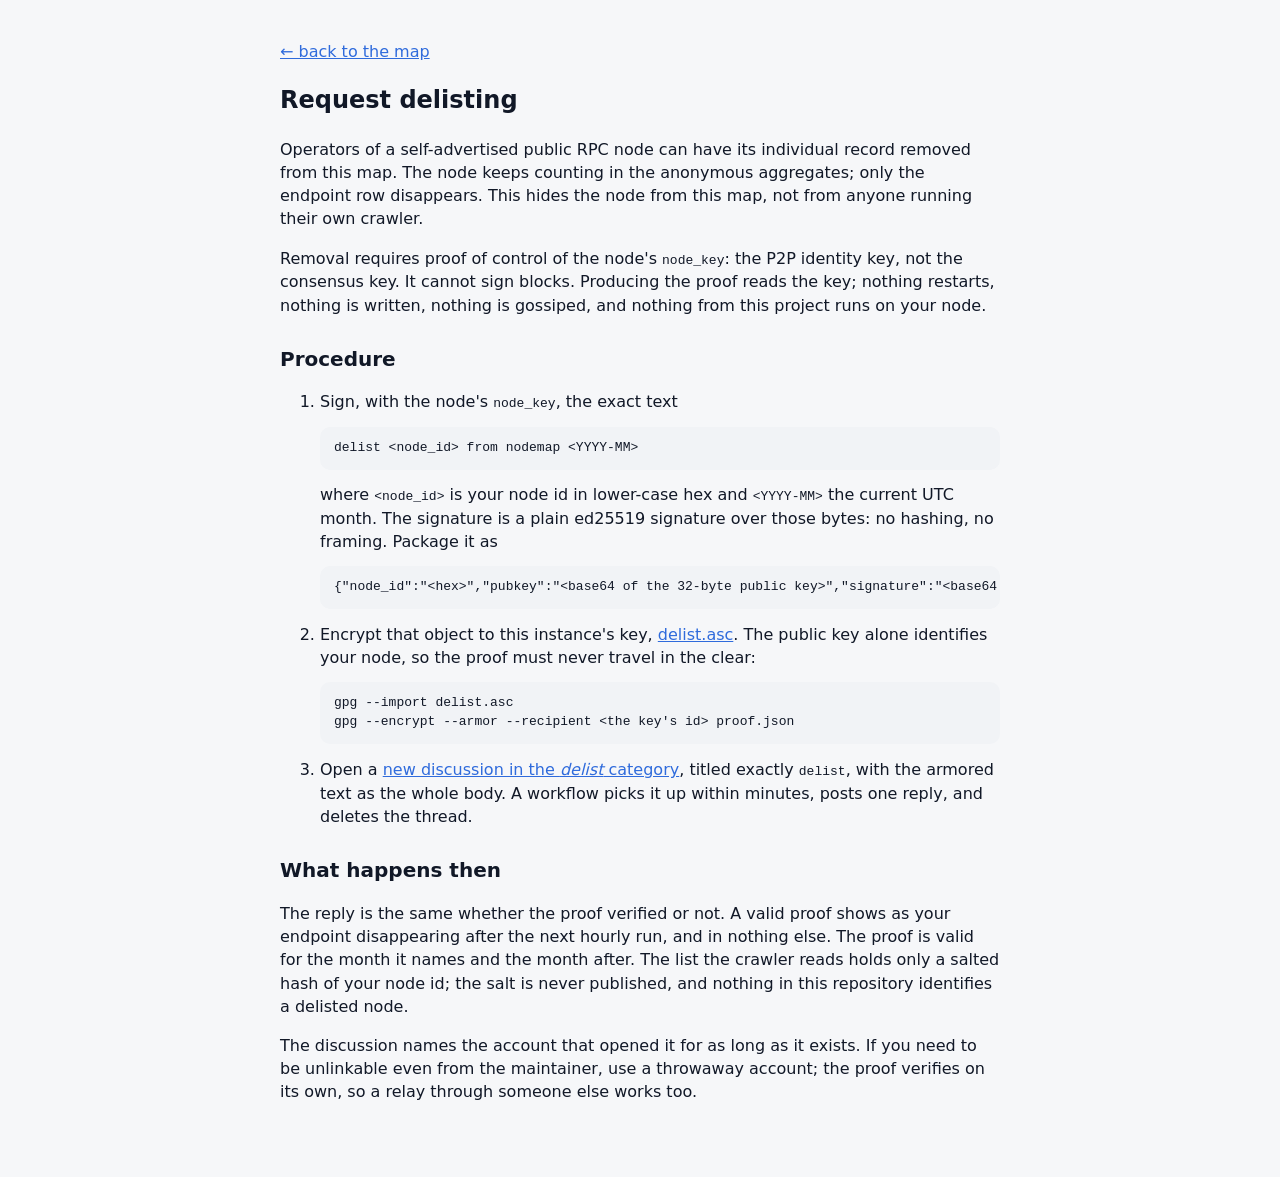
==== site/delist.html @ ec545926 "feat: the map, the delisting page, and the atlas mapping" ====
<!doctype html>
<html lang="en">
<head>
  <meta charset="utf-8">
  <meta name="viewport" content="width=device-width, initial-scale=1">
  <title>nodemap · request delisting</title>
  <link rel="stylesheet" href="style.css">
  <style>
    .doc { max-width: 760px; margin: 0 auto; padding: 24px 20px 60px; }
    .doc pre { background: #f1f3f6; padding: 12px 14px; border-radius: 10px; overflow-x: auto; font-size: 13px; }
    .doc ol li { margin-bottom: 14px; }
    .doc h2 { font-size: 20px; margin-top: 28px; }
  </style>
</head>
<body>
  <article class="doc">
    <p><a href="./">← back to the map</a></p>
    <h1>Request delisting</h1>
    <p>Operators of a self-advertised public RPC node can have its individual record removed from this map. The node
      keeps counting in the anonymous aggregates; only the endpoint row disappears. This hides the node from this map,
      not from anyone running their own crawler.</p>
    <p>Removal requires proof of control of the node's <code>node_key</code>: the P2P identity key, not the consensus
      key. It cannot sign blocks. Producing the proof reads the key; nothing restarts, nothing is written, nothing is
      gossiped, and nothing from this project runs on your node.</p>

    <h2>Procedure</h2>
    <ol>
      <li>
        Sign, with the node's <code>node_key</code>, the exact text
        <pre>delist &lt;node_id&gt; from nodemap &lt;YYYY-MM&gt;</pre>
        where <code>&lt;node_id&gt;</code> is your node id in lower-case hex and <code>&lt;YYYY-MM&gt;</code> the
        current UTC month. The signature is a plain ed25519 signature over those bytes: no hashing, no framing.
        Package it as
        <pre>{"node_id":"&lt;hex&gt;","pubkey":"&lt;base64 of the 32-byte public key&gt;","signature":"&lt;base64 of the 64-byte signature&gt;"}</pre>
      </li>
      <li>
        Encrypt that object to this instance's key, <a href="delist.asc">delist.asc</a>. The public key alone
        identifies your node, so the proof must never travel in the clear:
        <pre>gpg --import delist.asc
gpg --encrypt --armor --recipient &lt;the key's id&gt; proof.json</pre>
      </li>
      <li>
        Open a <a href="https://github.com/ny4rl4th0t3p/nodemap-ui/discussions/new?category=delist">new discussion in
        the <em>delist</em> category</a>, titled exactly <code>delist</code>, with the armored text as the whole body.
        A workflow picks it up within minutes, posts one reply, and deletes the thread.
      </li>
    </ol>

    <h2>What happens then</h2>
    <p>The reply is the same whether the proof verified or not. A valid proof shows as your endpoint disappearing after
      the next hourly run, and in nothing else. The proof is valid for the month it names and the month after. The list
      the crawler reads holds only a salted hash of your node id; the salt is never published, and nothing in this
      repository identifies a delisted node.</p>
    <p>The discussion names the account that opened it for as long as it exists. If you need to be unlinkable even from
      the maintainer, use a throwaway account; the proof verifies on its own, so a relay through someone else works
      too.</p>
  </article>
</body>
</html>
---- site/style.css ----
:root {
  --bg: #f6f7f9;
  --card: #ffffff;
  --line: #e5e7eb;
  --text: #111827;
  --muted: #6b7280;
  --blue: #2f6bdc;
  --blue-soft: #dbe6fb;
  --green: #1a9c6b;
  --amber: #b45309;
  --amber-soft: #fdecc8;
  --red: #b91c1c;
  --radius: 14px;
  font-family: "Inter", system-ui, -apple-system, "Segoe UI", sans-serif;
}

* { box-sizing: border-box; }
body { margin: 0; background: var(--bg); color: var(--text); line-height: 1.45; }
a { color: var(--blue); }

.top, main, .empty { max-width: 960px; margin: 0 auto; padding: 0 20px; }
.top { padding-top: 24px; }
.brand { display: flex; align-items: center; gap: 10px; }
.brand h1 { margin: 0; font-size: 26px; letter-spacing: -0.01em; }
.mark { color: var(--blue); font-size: 22px; }
.tagline { margin: 4px 0 14px; color: var(--muted); }
.chain { width: 100%; font: inherit; padding: 10px 12px; border: 1px solid var(--line); border-radius: 10px; background: var(--card); }

.badge { font-size: 12px; padding: 3px 10px; border-radius: 999px; white-space: nowrap; }
.badge-blue { background: var(--blue-soft); color: var(--blue); }
.badge-amber { background: var(--amber-soft); color: var(--amber); }
.note { font-size: 12px; color: var(--muted); white-space: nowrap; }

.tiles { display: grid; grid-template-columns: repeat(4, 1fr); gap: 16px; margin: 24px 0 20px; }
.tile { display: flex; flex-direction: column; gap: 2px; }
.tile .label { color: var(--muted); font-size: 14px; }
.tile strong { font-size: 30px; font-weight: 600; letter-spacing: -0.02em; }
.tile .sub { font-size: 13px; color: var(--muted); }
.tile .sub.up { color: var(--green); }
.tile .sub.warn { color: var(--amber); }
.tile .sub.bad { color: var(--red); }
.tile .sub.tip { text-decoration: underline dotted currentColor; text-underline-offset: 3px; cursor: help; width: fit-content; }

.card { background: var(--card); border: 1px solid var(--line); border-radius: var(--radius); padding: 20px 22px; margin-bottom: 16px; }
.card-head { display: flex; justify-content: space-between; align-items: flex-start; gap: 12px; margin-bottom: 14px; }
.card-head h2 { margin: 0; font-size: 18px; }
.card-head p { margin: 2px 0 0; color: var(--muted); font-size: 14px; }
.two { display: grid; grid-template-columns: 1fr 1fr; gap: 16px; }

.map-wrap { overflow-x: auto; }
#map { width: 100%; height: auto; display: block; }
#map path { stroke: #ffffff; stroke-width: 0.5; }
#map path:hover { stroke: var(--text); }
.legend { display: flex; align-items: center; gap: 10px; font-size: 12px; color: var(--muted); margin-top: 10px; }
.legend-bar { flex: 0 0 300px; height: 10px; border-radius: 5px; background: linear-gradient(90deg, #e8eefb, #1e40af); }

.bars { list-style: none; margin: 0; padding: 0; }
.bars li { display: grid; grid-template-columns: 130px 1fr 96px; align-items: center; gap: 12px; padding: 7px 0; font-size: 15px; }
.bars li > span:first-child { white-space: nowrap; overflow: hidden; text-overflow: ellipsis; }
.bars .track { display: block; height: 9px; background: #eef1f5; border-radius: 5px; overflow: hidden; }
.bars .fill { display: block; height: 100%; border-radius: 5px; }
.bars.blue .fill { background: var(--blue); }
.bars.green .fill { background: var(--green); }
.bars .value { text-align: right; color: var(--muted); font-variant-numeric: tabular-nums; }
.callout { margin: 10px 0 0; padding-top: 10px; border-top: 1px solid var(--line); color: var(--amber); font-size: 14px; }

#adoption svg { width: 100%; height: auto; display: block; }
#adoption .axis { stroke: var(--line); }
#adoption text { font-size: 11px; fill: var(--muted); }
#adoption .area { fill: var(--blue-soft); }
#adoption .line { fill: none; stroke: var(--blue); stroke-width: 2; }
.gathering { color: var(--muted); font-size: 14px; padding: 30px 0; text-align: center; }

.endpoints { width: 100%; border-collapse: collapse; font-size: 14px; }
.endpoints th { text-align: left; color: var(--muted); font-weight: 500; padding: 8px 0; border-bottom: 1px solid var(--line); }
.endpoints td { padding: 9px 0; border-bottom: 1px solid #f0f2f5; }
.endpoints td:first-child { font-family: ui-monospace, SFMono-Regular, Menlo, monospace; font-size: 13px; }
.endpoints .tip { text-decoration: underline dotted var(--muted); text-underline-offset: 3px; cursor: help; }
.endpoints .live { color: var(--green); }
.endpoints .down { color: var(--muted); }
.card-foot { display: flex; justify-content: space-between; flex-wrap: wrap; gap: 8px; margin-top: 14px; padding-top: 12px; border-top: 1px solid var(--line); color: var(--muted); font-size: 13px; }
.delist { margin-left: auto; }

.empty { text-align: center; padding: 80px 20px; color: var(--muted); }
.empty h2 { color: var(--text); }

@media (max-width: 720px) {
  .tiles { grid-template-columns: repeat(2, 1fr); }
  .two { grid-template-columns: 1fr; }
  .bars li { grid-template-columns: 100px 1fr 48px; }
}
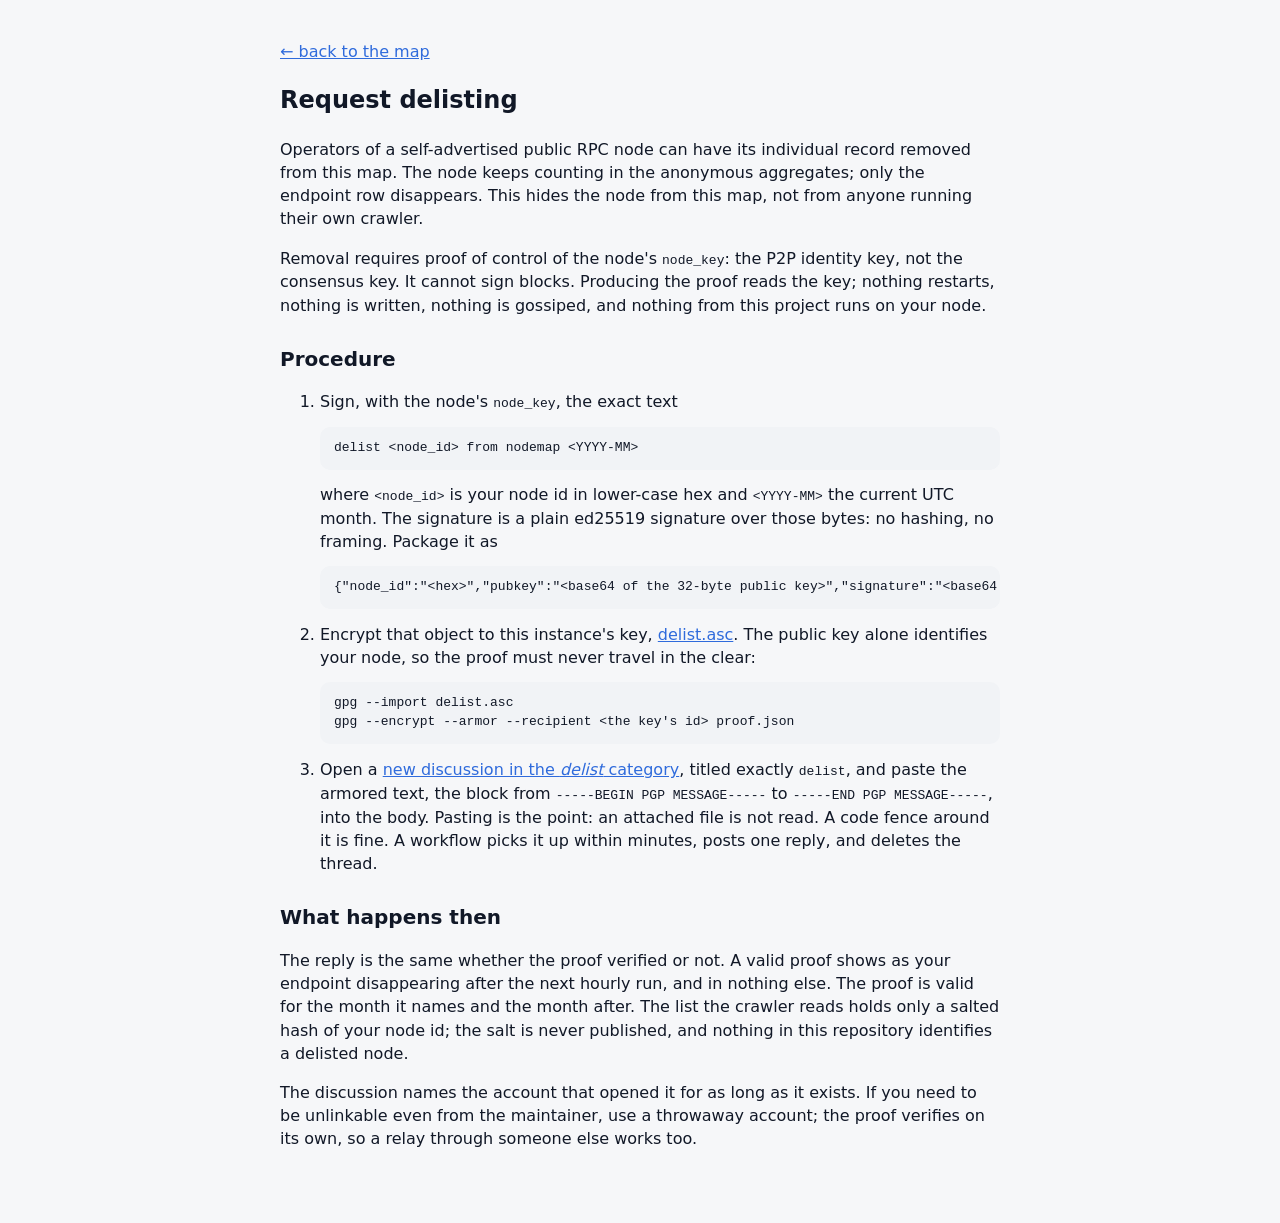
==== commit 10015db5: "fix: extract the armored block from the discussion body" ====
--- a/site/delist.html
+++ b/site/delist.html
@@ -41,8 +41,10 @@
       </li>
       <li>
         Open a <a href="https://github.com/ny4rl4th0t3p/nodemap-ui/discussions/new?category=delist">new discussion in
-        the <em>delist</em> category</a>, titled exactly <code>delist</code>, with the armored text as the whole body.
-        A workflow picks it up within minutes, posts one reply, and deletes the thread.
+        the <em>delist</em> category</a>, titled exactly <code>delist</code>, and paste the armored text, the block from
+        <code>-----BEGIN PGP MESSAGE-----</code> to <code>-----END PGP MESSAGE-----</code>, into the body. Pasting is
+        the point: an attached file is not read. A code fence around it is fine. A workflow picks it up within minutes,
+        posts one reply, and deletes the thread.
       </li>
     </ol>
 
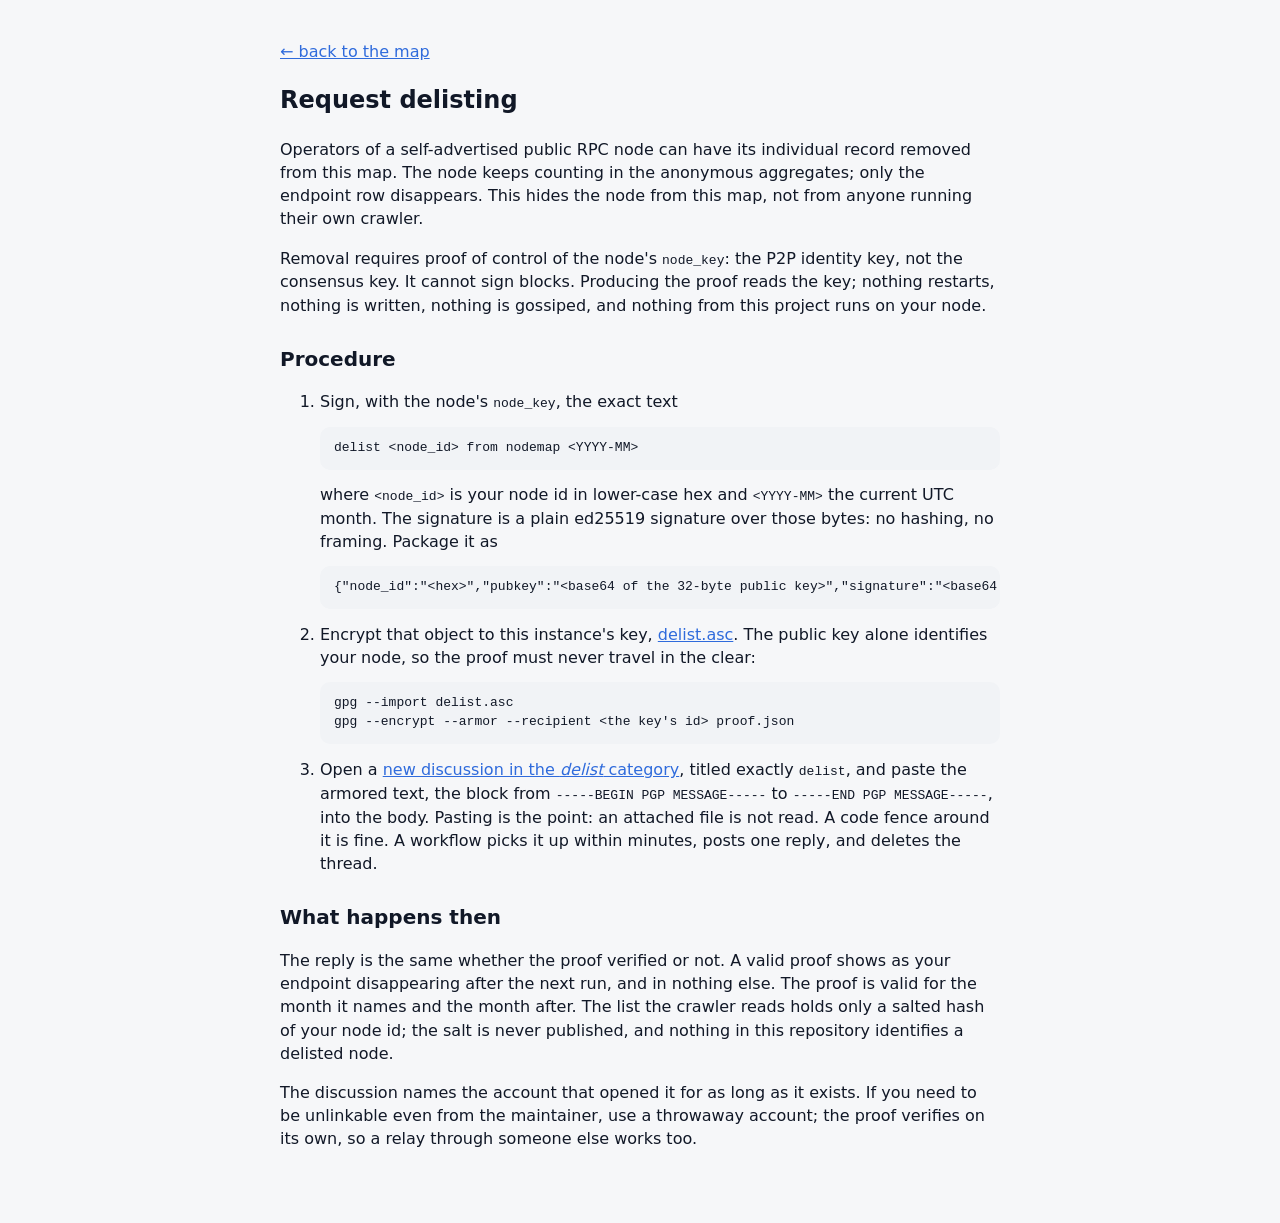
==== commit c625f19f: "ci: crawl every four hours, off the top of the hour" ====
--- a/site/delist.html
+++ b/site/delist.html
@@ -50,7 +50,7 @@
 
     <h2>What happens then</h2>
     <p>The reply is the same whether the proof verified or not. A valid proof shows as your endpoint disappearing after
-      the next hourly run, and in nothing else. The proof is valid for the month it names and the month after. The list
+      the next run, and in nothing else. The proof is valid for the month it names and the month after. The list
       the crawler reads holds only a salted hash of your node id; the salt is never published, and nothing in this
       repository identifies a delisted node.</p>
     <p>The discussion names the account that opened it for as long as it exists. If you need to be unlinkable even from
--- a/site/style.css
+++ b/site/style.css
@@ -52,7 +52,7 @@
 #map path { stroke: #ffffff; stroke-width: 0.5; }
 #map path:hover { stroke: var(--text); }
 .legend { display: flex; align-items: center; gap: 10px; font-size: 12px; color: var(--muted); margin-top: 10px; }
-.legend-bar { flex: 0 0 300px; height: 10px; border-radius: 5px; background: linear-gradient(90deg, #e8eefb, #1e40af); }
+.legend-bar { flex: 1 1 auto; max-width: 300px; min-width: 0; height: 10px; border-radius: 5px; background: linear-gradient(90deg, #e8eefb, #1e40af); }
 
 .bars { list-style: none; margin: 0; padding: 0; }
 .bars li { display: grid; grid-template-columns: 130px 1fr 96px; align-items: center; gap: 12px; padding: 7px 0; font-size: 15px; }
@@ -64,6 +64,8 @@
 .bars .value { text-align: right; color: var(--muted); font-variant-numeric: tabular-nums; }
 .callout { margin: 10px 0 0; padding-top: 10px; border-top: 1px solid var(--line); color: var(--amber); font-size: 14px; }
 
+.adoption-block + .adoption-block { margin-top: 18px; padding-top: 14px; border-top: 1px solid var(--line); }
+.adoption-block h3 { margin: 0 0 6px; font-size: 14px; font-weight: 500; color: var(--muted); }
 #adoption svg { width: 100%; height: auto; display: block; }
 #adoption .axis { stroke: var(--line); }
 #adoption text { font-size: 11px; fill: var(--muted); }
@@ -73,8 +75,9 @@
 
 .endpoints { width: 100%; border-collapse: collapse; font-size: 14px; }
 .endpoints th { text-align: left; color: var(--muted); font-weight: 500; padding: 8px 0; border-bottom: 1px solid var(--line); }
-.endpoints td { padding: 9px 0; border-bottom: 1px solid #f0f2f5; }
-.endpoints td:first-child { font-family: ui-monospace, SFMono-Regular, Menlo, monospace; font-size: 13px; }
+.endpoints td { padding: 9px 8px 9px 0; border-bottom: 1px solid #f0f2f5; vertical-align: top; }
+.endpoints td:first-child { font-family: ui-monospace, SFMono-Regular, Menlo, monospace; font-size: 13px; overflow-wrap: anywhere; }
+.endpoints td:nth-child(n + 3) { white-space: nowrap; }
 .endpoints .tip { text-decoration: underline dotted var(--muted); text-underline-offset: 3px; cursor: help; }
 .endpoints .live { color: var(--green); }
 .endpoints .down { color: var(--muted); }
@@ -87,5 +90,10 @@
 @media (max-width: 720px) {
   .tiles { grid-template-columns: repeat(2, 1fr); }
   .two { grid-template-columns: 1fr; }
-  .bars li { grid-template-columns: 100px 1fr 48px; }
+  .bars li { grid-template-columns: 96px 1fr 72px; gap: 8px; }
+  .card { padding: 16px; }
+  .endpoints { font-size: 13px; }
+  .endpoints td:first-child { font-size: 12px; }
+  .card-foot { flex-direction: column; gap: 6px; }
+  .delist { margin-left: 0; }
 }
